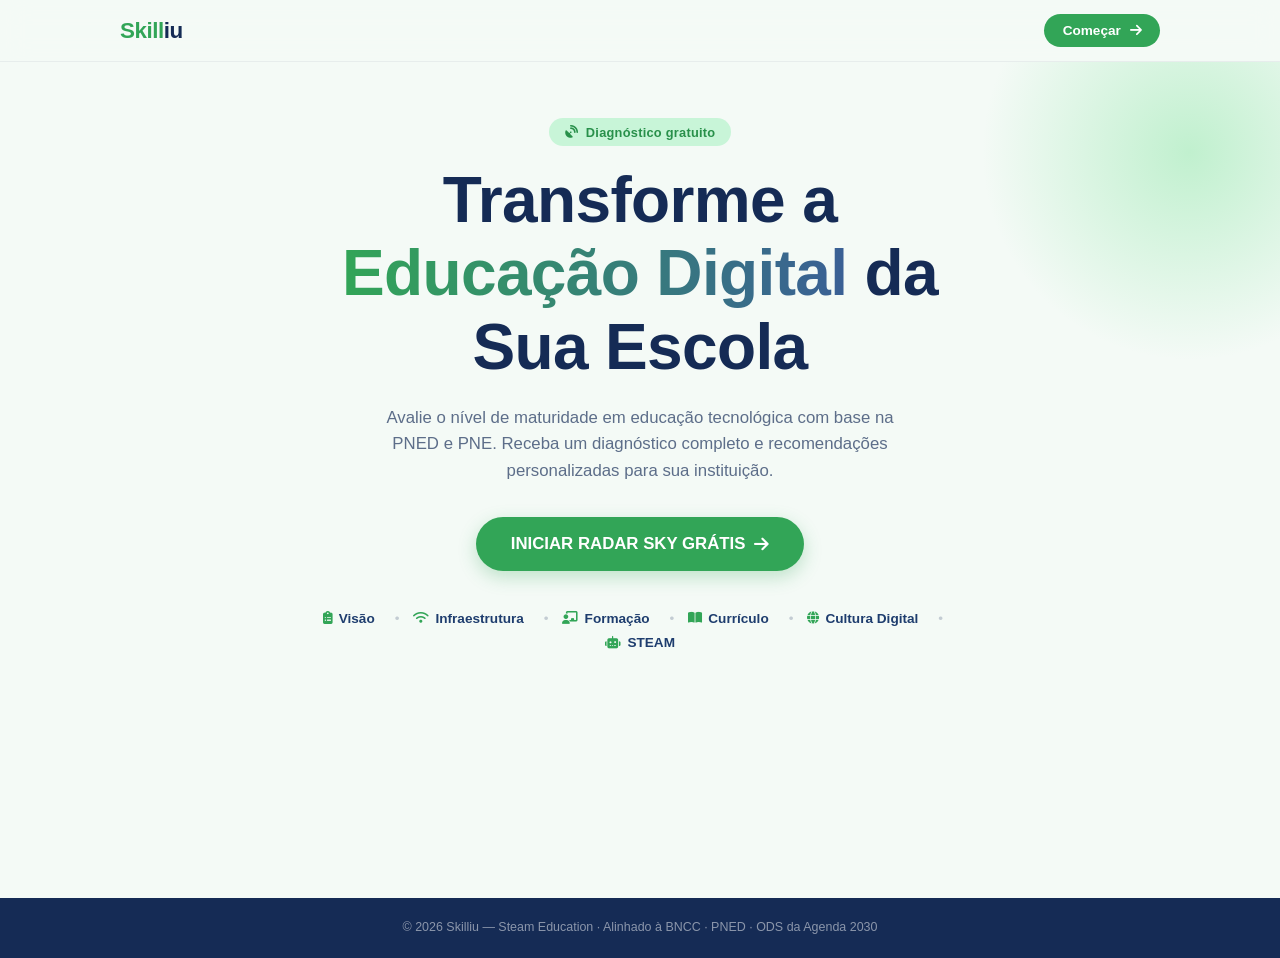
==== index.html @ 1db20bc6 "Add files via upload" ====
<!doctype html>
<html lang="pt-BR">
<head>
  <meta charset="UTF-8" />
  <meta name="viewport" content="width=device-width, initial-scale=1.0, maximum-scale=1" />
  <title>Radar Sky — Skilliu</title>
  <meta name="description" content="Diagnóstico de maturidade digital para escolas — Skilliu Steam Education" />

  <link
    rel="stylesheet"
    href="https://cdnjs.cloudflare.com/ajax/libs/font-awesome/6.5.1/css/all.min.css"
  />
  <link rel="stylesheet" href="style.css" />
</head>
<body>

  <header class="nav">
    <div class="nav-inner">
      <button class="logo logo-btn" id="btnLogoHome" type="button">Skill<em>iu</em></button>
      <div class="nav-actions">
        <button class="btn btn-pill btn-sm" id="btnAbrirCadastroNav">
          Começar <i class="fa-solid fa-arrow-right"></i>
        </button>
        <button class="btn btn-outline btn-sm nav-hidden" id="btnCancelarNav" type="button">
          Cancelar
        </button>
        <button class="btn-icon nav-hidden" id="btnHomeNav" type="button" aria-label="Voltar ao início do diagnóstico" title="Voltar ao início do diagnóstico">
          <i class="fa-solid fa-house"></i>
        </button>
      </div>
    </div>
  </header>

  <main>

    <!-- ===================== HERO ===================== -->
    <section class="screen active" id="screen-hero">
      <div class="hero-glow"></div>
      <div class="container hero-content">
        <span class="eyebrow reveal"><i class="fa-solid fa-satellite-dish"></i> Diagnóstico gratuito</span>
        <h1 class="reveal">Transforme a <em>Educação Digital</em> da Sua Escola</h1>
        <p class="lead reveal">
          Avalie o nível de maturidade em educação tecnológica com base na PNED e PNE.
          Receba um diagnóstico completo e recomendações personalizadas para sua instituição.
        </p>
        <button class="btn btn-pill btn-lg reveal" id="btnIniciarHero">
          INICIAR RADAR SKY GRÁTIS <i class="fa-solid fa-arrow-right"></i>
        </button>

        <div class="hero-axes reveal">
          <span><i class="fa-solid fa-clipboard-list"></i> Visão</span>
          <span><i class="fa-solid fa-wifi"></i> Infraestrutura</span>
          <span><i class="fa-solid fa-chalkboard-user"></i> Formação</span>
          <span><i class="fa-solid fa-book-open"></i> Currículo</span>
          <span><i class="fa-solid fa-globe"></i> Cultura Digital</span>
          <span><i class="fa-solid fa-robot"></i> STEAM</span>
        </div>
      </div>
    </section>

    <!-- ============= INTRO PÓS-CADASTRO ============= -->
    <section class="screen" id="screen-radar-intro">
      <div class="hero-glow"></div>
      <div class="container radar-intro-content">
        <span class="eyebrow"><i class="fa-solid fa-circle-check"></i> Cadastro confirmado</span>
        <h2>Tudo pronto, <span id="nomeUsuarioIntro">educador(a)</span>!</h2>
        <p class="lead">
          Você vai responder 12 perguntas divididas em 6 eixos. Leva cerca de 10 a 15 minutos.
          Ao final, você verá seu diagnóstico completo com gráfico em teia de aranha e recomendações.
        </p>
        <button class="btn btn-pill btn-lg" id="btnIniciarQuiz">
          Iniciar Diagnóstico <i class="fa-solid fa-play"></i>
        </button>
      </div>
    </section>

    <!-- ===================== QUESTIONÁRIO ===================== -->
    <section class="screen" id="screen-quiz">
      <div class="container quiz-content">
        <div class="quiz-header">
          <div>
            <p class="quiz-step-label">Eixo <span id="dimAtualNum">1</span> de 6</p>
            <h2 id="dimTitulo">—</h2>
          </div>
          <div class="quiz-progress-info">
            <span id="progressoTexto">0 de 12 respondidas</span>
          </div>
        </div>

        <div class="progress-track">
          <div class="progress-fill" id="progressFill"></div>
        </div>

        <div class="card questions-card" id="questionsContainer"></div>

        <div class="quiz-nav">
          <button class="btn btn-outline" id="btnAnterior">
            <i class="fa-solid fa-arrow-left"></i> Anterior
          </button>
          <button class="btn btn-pill" id="btnProximo" disabled>
            Próximo <i class="fa-solid fa-arrow-right"></i>
          </button>
        </div>
      </div>
    </section>

    <!-- ===================== RESULTADOS ===================== -->
    <section class="screen" id="screen-results">
      <div class="container results-content">
        <div class="results-header">
          <span class="eyebrow"><i class="fa-solid fa-chart-simple"></i> Diagnóstico concluído</span>
          <h2>Perfil de Maturidade Digital</h2>
          <p class="lead" id="resultsSchoolName">—</p>
        </div>

        <div class="card score-card">
          <div class="score-main">
            <div class="score-number-wrap">
              <span class="score-number" id="scoreGeral">0%</span>
              <span class="score-level" id="scoreNivel">—</span>
            </div>
            <div class="score-bar-wrap">
              <div class="progress-track lg">
                <div class="progress-fill" id="scoreBarFill"></div>
              </div>
              <p class="score-desc" id="scoreDescricao"></p>
            </div>
          </div>
        </div>

        <div class="results-grid">
          <div class="card radar-card">
            <h3>Perfil em Teia de Aranha</h3>
            <div id="radarChartWrap"></div>
          </div>

          <div class="card dims-card">
            <h3>Resumo das Dimensões</h3>
            <div id="dimensionsSummary"></div>
          </div>
        </div>

        <div class="results-actions">
          <button class="btn btn-outline" id="btnReiniciar">
            <i class="fa-solid fa-rotate-left"></i> Nova avaliação
          </button>
          <button class="btn btn-pill" id="btnConsultoria">
            <i class="fa-brands fa-whatsapp"></i> Pedir Consultoria
          </button>
        </div>
      </div>
    </section>

  </main>

  <!-- ===================== MODAL DE CADASTRO ===================== -->
  <div class="modal-overlay" id="modalOverlay">
    <div class="modal-card">
      <button class="modal-close" id="modalClose" aria-label="Fechar">
        <i class="fa-solid fa-xmark"></i>
      </button>

      <div class="modal-head">
        <span class="eyebrow"><i class="fa-solid fa-satellite-dish"></i> Radar Sky</span>
        <h3>Antes de começar, conta pra gente:</h3>
        <p>Seus dados são usados só para enviar o diagnóstico e, se você quiser, um contato de nossa equipe.</p>
      </div>

      <form id="formCadastro" novalidate>
        <div class="field">
          <label for="inputNome">Nome completo</label>
          <input type="text" id="inputNome" name="nome" placeholder="Seu nome" autocomplete="name" />
          <span class="field-error" id="erroNome"></span>
        </div>

        <div class="field">
          <label for="inputEmail">E-mail</label>
          <input type="email" id="inputEmail" name="email" placeholder="voce@escola.com.br" autocomplete="email" />
          <span class="field-error" id="erroEmail"></span>
        </div>

        <div class="field">
          <label for="inputProfissao">Profissão</label>
          <select id="inputProfissao" name="profissao">
            <option value="" disabled selected>Selecione uma opção</option>
            <option value="Professor(a)">Professor(a)</option>
            <option value="Coordenador(a)">Coordenador(a)</option>
            <option value="Diretor(a)">Diretor(a)</option>
            <option value="Gestor Municipal">Gestor Municipal</option>
            <option value="Outro">Outro</option>
          </select>
          <span class="field-error" id="erroProfissao"></span>
        </div>

        <div class="field">
          <label for="inputWhatsapp">WhatsApp</label>
          <input type="tel" id="inputWhatsapp" name="whatsapp" placeholder="(00) 00000-0000" inputmode="numeric" />
          <span class="field-error" id="erroWhatsapp"></span>
        </div>

        <label class="checkbox-field">
          <input type="checkbox" id="inputPrivacidade" name="privacidade" />
          <span>Li e aceito a <a href="#" target="_blank" rel="noopener">Política de Privacidade</a> da Skilliu.</span>
        </label>
        <span class="field-error" id="erroPrivacidade"></span>

        <button type="submit" class="btn btn-pill btn-block">
          Confirmar e continuar <i class="fa-solid fa-arrow-right"></i>
        </button>
      </form>
    </div>
  </div>

  <footer class="site-footer">
    <div class="container">
      <p>© 2026 Skilliu — Steam Education · Alinhado à BNCC · PNED · ODS da Agenda 2030</p>
    </div>
  </footer>

  <script src="script.js"></script>
</body>
</html>
---- style.css ----
/* =========================================================
   RADAR SKY — SKILLIU
   Identidade visual: verde #32a557 / azul-marinho #152b55
   Fonte: Garet (hospedada localmente)
   ========================================================= */

@font-face {
  font-family: "Garet";
  src:
    url("fonts/Garet-Book.woff2") format("woff2"),
    url("fonts/Garet-Book.otf") format("opentype");
  font-weight: 400;
  font-style: normal;
  font-display: swap;
}

@font-face {
  font-family: "Garet";
  src:
    url("fonts/Garet-Heavy.woff2") format("woff2"),
    url("fonts/Garet-Heavy.otf") format("opentype");
  font-weight: 700 900;
  font-style: normal;
  font-display: swap;
}

:root {
  --g1: #32a557;
  --g2: #28904a;
  --g3: #8de6a7;
  --g4: #c8f5d8;
  --b1: #152b55;
  --b2: #1e3d6e;
  --b3: #3a5f95;
  --off: #f4faf6;
  --white: #ffffff;

  --amber: #d99a3a;
  --amber-bg: #fbf1de;
  --rust: #c65b3c;
  --rust-bg: #fbe8e1;

  --radius-card: 22px;
  --radius-pill: 100px;
  --shadow-soft: 0 10px 30px rgba(21, 43, 85, 0.08);
  --shadow-card: 0 4px 18px rgba(21, 43, 85, 0.06);

  --font-display: "Garet", sans-serif;
  --font-body: "Garet", sans-serif;
}

* {
  box-sizing: border-box;
}

html {
  scroll-behavior: smooth;
}

body {
  margin: 0;
  font-family: var(--font-body);
  background: var(--off);
  color: var(--b1);
  -webkit-font-smoothing: antialiased;
}

img {
  max-width: 100%;
  display: block;
}

.container {
  width: 100%;
  max-width: 1080px;
  margin: 0 auto;
  padding: 0 1.25rem;
}

h1, h2, h3, h4 {
  font-family: var(--font-display);
  font-weight: 800;
  color: var(--b1);
  line-height: 1.15;
  margin: 0 0 0.6rem;
}

em {
  font-style: normal;
  background: linear-gradient(90deg, var(--g1), var(--b3));
  -webkit-background-clip: text;
  background-clip: text;
  color: transparent;
}

p {
  margin: 0 0 1rem;
  line-height: 1.6;
}

a {
  color: var(--g2);
}

/* ---------------- Reveal on load ---------------- */
.reveal {
  opacity: 0;
  transform: translateY(14px);
  animation: revealIn 0.6s ease forwards;
}
.reveal:nth-child(1) { animation-delay: 0.05s; }
.reveal:nth-child(2) { animation-delay: 0.15s; }
.reveal:nth-child(3) { animation-delay: 0.25s; }
.reveal:nth-child(4) { animation-delay: 0.35s; }

@keyframes revealIn {
  to {
    opacity: 1;
    transform: translateY(0);
  }
}

/* ---------------- Eyebrow ---------------- */
.eyebrow {
  display: inline-flex;
  align-items: center;
  gap: 0.5rem;
  padding: 0.4rem 1rem;
  border-radius: var(--radius-pill);
  background: var(--g4);
  color: var(--g2);
  font-weight: 800;
  font-size: 0.8rem;
  letter-spacing: 0.02em;
  margin-bottom: 1.1rem;
}

/* ---------------- Buttons ---------------- */
.btn {
  font-family: var(--font-body);
  font-weight: 800;
  font-size: 0.98rem;
  border: none;
  cursor: pointer;
  display: inline-flex;
  align-items: center;
  justify-content: center;
  gap: 0.55rem;
  padding: 0.85rem 1.7rem;
  border-radius: var(--radius-pill);
  background: var(--g1);
  color: var(--white);
  transition: transform 0.15s ease, box-shadow 0.15s ease, background 0.15s ease, opacity 0.15s ease;
  box-shadow: 0 6px 18px rgba(50, 165, 87, 0.28);
}
.btn:hover {
  background: var(--g2);
  transform: translateY(-2px);
  box-shadow: 0 10px 22px rgba(50, 165, 87, 0.34);
}
.btn:disabled {
  opacity: 0.45;
  cursor: not-allowed;
  transform: none;
  box-shadow: none;
}
.btn-pill { border-radius: var(--radius-pill); }
.btn-lg { padding: 1.05rem 2.2rem; font-size: 1.05rem; }
.btn-sm { padding: 0.55rem 1.15rem; font-size: 0.85rem; box-shadow: none; }
.btn-block { width: 100%; margin-top: 0.4rem; }

.btn-outline {
  background: transparent;
  color: var(--b1);
  border: 2px solid rgba(21, 43, 85, 0.15);
  box-shadow: none;
}
.btn-outline:hover {
  background: rgba(21, 43, 85, 0.05);
  color: var(--b1);
  box-shadow: none;
  transform: translateY(-2px);
}

/* ---------------- Nav ---------------- */
.nav {
  position: sticky;
  top: 0;
  z-index: 40;
  backdrop-filter: blur(14px);
  -webkit-backdrop-filter: blur(14px);
  background: rgba(244, 250, 246, 0.75);
  border-bottom: 1px solid rgba(21, 43, 85, 0.06);
}
.nav-inner {
  max-width: 1080px;
  margin: 0 auto;
  padding: 0.9rem 1.25rem;
  display: flex;
  align-items: center;
  justify-content: space-between;
  gap: 1rem;
}
.logo {
  font-family: var(--font-display);
  font-weight: 900;
  font-size: 1.4rem;
  letter-spacing: -0.02em;
  color: var(--g1);
}
.logo-btn {
  border: none;
  background: none;
  padding: 0;
  cursor: pointer;
}
.logo em {
  background: none;
  -webkit-text-fill-color: initial;
  color: var(--b1);
}
.nav-actions {
  display: flex;
  align-items: center;
  gap: 0.6rem;
}
.nav-hidden {
  display: none !important;
}
.btn-icon {
  width: 40px;
  height: 40px;
  border-radius: 50%;
  border: 2px solid rgba(21, 43, 85, 0.12);
  background: var(--white);
  color: var(--b1);
  cursor: pointer;
  display: flex;
  align-items: center;
  justify-content: center;
  font-size: 1rem;
  transition: background 0.15s ease, border-color 0.15s ease;
}
.btn-icon:hover {
  background: var(--g4);
  border-color: var(--g3);
  color: var(--g2);
}

/* ---------------- Screens ---------------- */
.screen {
  display: none;
  min-height: calc(100vh - 64px);
  padding: 3.5rem 0 4rem;
  position: relative;
  overflow: hidden;
}
.screen.active {
  display: block;
}

.hero-glow {
  position: absolute;
  top: -120px;
  right: -120px;
  width: 420px;
  height: 420px;
  border-radius: 50%;
  background: radial-gradient(circle, var(--g3) 0%, transparent 70%);
  opacity: 0.5;
  pointer-events: none;
}

/* ---------------- Hero ---------------- */
.hero-content {
  max-width: 720px;
  text-align: center;
  margin: 0 auto;
}
.hero-content h1 {
  font-size: clamp(2.5rem, 6.5vw, 4rem);
  letter-spacing: -0.01em;
  margin-bottom: 1.25rem;
}
.hero-content .lead {
  font-size: 1.05rem;
  color: rgba(21, 43, 85, 0.68);
  max-width: 540px;
  margin: 0 auto 2rem;
}
.hero-axes {
  display: flex;
  flex-wrap: wrap;
  justify-content: center;
  align-items: center;
  row-gap: 0.6rem;
  margin-top: 2.5rem;
}
.hero-axes span {
  display: inline-flex;
  align-items: center;
  gap: 0.4rem;
  font-weight: 700;
  font-size: 0.85rem;
  color: var(--b2);
}
.hero-axes span:not(:last-child)::after {
  content: "•";
  margin: 0 0.85rem;
  color: rgba(21, 43, 85, 0.22);
  font-weight: 400;
}
.hero-axes i {
  color: var(--g1);
  font-size: 0.78rem;
}

/* ---------------- Radar intro ---------------- */
.radar-intro-content {
  max-width: 640px;
  text-align: center;
  margin: 0 auto;
}
.radar-intro-content h2 {
  font-size: clamp(1.7rem, 4vw, 2.4rem);
}
.radar-intro-content .lead {
  color: rgba(21, 43, 85, 0.72);
  margin-bottom: 2.2rem;
}
#nomeUsuarioIntro {
  color: var(--g2);
}

/* ---------------- Cards ---------------- */
.card {
  background: var(--white);
  border-radius: var(--radius-card);
  border: 1px solid rgba(21, 43, 85, 0.06);
  box-shadow: var(--shadow-card);
  padding: 1.75rem;
}

/* ---------------- Quiz ---------------- */
.quiz-content {
  max-width: 860px;
}
@media (min-width: 1280px) {
  .quiz-content {
    max-width: 960px;
  }
}
.quiz-header {
  display: flex;
  align-items: flex-end;
  justify-content: space-between;
  gap: 1rem;
  margin-bottom: 1rem;
  flex-wrap: wrap;
}
.quiz-step-label {
  margin: 0 0 0.25rem;
  font-weight: 800;
  color: var(--g2);
  font-size: 0.85rem;
  text-transform: uppercase;
  letter-spacing: 0.04em;
}
.quiz-header h2 {
  font-size: clamp(1.35rem, 3vw, 1.7rem);
  margin: 0;
}
.quiz-progress-info {
  font-weight: 700;
  color: var(--b3);
  font-size: 0.88rem;
  white-space: nowrap;
}

.progress-track {
  height: 8px;
  background: var(--g4);
  border-radius: var(--radius-pill);
  overflow: hidden;
  margin-bottom: 2rem;
}
.progress-track.lg {
  height: 10px;
  margin-bottom: 0.6rem;
}
.progress-fill {
  height: 100%;
  width: 0%;
  background: linear-gradient(90deg, var(--g1), var(--b3));
  border-radius: var(--radius-pill);
  transition: width 0.4s ease;
}

.questions-card {
  display: flex;
  flex-direction: column;
  gap: 2.2rem;
}
@media (min-width: 1024px) {
  .questions-card {
    padding: 2.5rem 3rem;
  }
}

.question-block {
  display: flex;
  flex-direction: column;
  gap: 1rem;
}
.question-text {
  display: flex;
  gap: 0.75rem;
  align-items: flex-start;
}
.question-number {
  flex-shrink: 0;
  width: 28px;
  height: 28px;
  border-radius: 50%;
  background: var(--g4);
  color: var(--g2);
  font-weight: 800;
  font-size: 0.85rem;
  display: flex;
  align-items: center;
  justify-content: center;
}
.question-text p {
  margin: 0;
  font-weight: 700;
  font-size: 1.02rem;
  color: var(--b1);
  line-height: 1.5;
}

.scale-options {
  display: grid;
  grid-template-columns: repeat(5, 1fr);
  gap: 1.1rem 0.8rem;
}
.scale-option {
  position: relative;
  display: flex;
  align-items: flex-start;
  gap: 0.5rem;
  text-align: left;
  cursor: pointer;
}
.scale-option input {
  position: absolute;
  opacity: 0;
  pointer-events: none;
}
.radio-circle {
  flex-shrink: 0;
  width: 18px;
  height: 18px;
  margin-top: 0.15rem;
  border-radius: 50%;
  border: 2px solid rgba(21, 43, 85, 0.3);
  position: relative;
  transition: border-color 0.15s ease;
  background: var(--white);
}
.radio-circle::after {
  content: '';
  position: absolute;
  inset: 3px;
  border-radius: 50%;
  background: var(--g1);
  transform: scale(0);
  transition: transform 0.15s ease;
}
.scale-option:hover .radio-circle {
  border-color: var(--g1);
}
.scale-option.selected .radio-circle {
  border-color: var(--g1);
}
.scale-option.selected .radio-circle::after {
  transform: scale(1);
}
.scale-option-text {
  display: flex;
  flex-direction: column;
  gap: 0.15rem;
}
.scale-option .opt-label {
  display: block;
  font-weight: 800;
  font-size: 0.82rem;
  color: var(--b1);
  transition: color 0.15s ease;
}
.scale-option .opt-desc {
  display: block;
  font-size: 0.72rem;
  color: rgba(21, 43, 85, 0.5);
  line-height: 1.3;
}
.scale-option.selected .opt-label {
  color: var(--g1);
}

.quiz-nav {
  display: flex;
  justify-content: space-between;
  margin-top: 2rem;
  gap: 1rem;
}

/* ---------------- Results ---------------- */
.results-content {
  max-width: 980px;
}
.results-header {
  text-align: center;
  margin-bottom: 1.75rem;
}
.results-header h2 {
  font-size: clamp(1.6rem, 4vw, 2.2rem);
}
.results-header .lead {
  color: rgba(21, 43, 85, 0.65);
  font-weight: 700;
  margin: 0;
}

.score-card {
  margin-bottom: 1.5rem;
  background: linear-gradient(135deg, var(--g4) 0%, var(--white) 60%);
  border-color: rgba(50, 165, 87, 0.2);
}
.score-main {
  display: grid;
  grid-template-columns: auto 1fr;
  gap: 2.5rem;
  align-items: center;
}
.score-number-wrap {
  display: flex;
  flex-direction: column;
  align-items: flex-start;
  gap: 0.35rem;
}
.score-number {
  font-family: var(--font-display);
  font-weight: 900;
  font-size: clamp(2.6rem, 7vw, 3.6rem);
  background: linear-gradient(90deg, var(--g1), var(--b3));
  -webkit-background-clip: text;
  background-clip: text;
  color: transparent;
  line-height: 1;
}
.score-level {
  font-weight: 800;
  font-size: 1rem;
  color: var(--b2);
}
.score-desc {
  margin: 0;
  color: rgba(21, 43, 85, 0.65);
  font-size: 0.92rem;
}

.results-grid {
  display: grid;
  grid-template-columns: 1.1fr 1fr;
  gap: 1.5rem;
  margin-bottom: 1.5rem;
  align-items: start;
}
.results-grid h3 {
  font-size: 1.15rem;
  margin-bottom: 1.2rem;
}

#radarChartWrap {
  display: flex;
  justify-content: center;
}
#radarChartWrap svg {
  width: 100%;
  height: auto;
  max-width: 420px;
  overflow: visible;
}

.dim-row {
  display: flex;
  flex-direction: column;
  gap: 0.4rem;
  padding: 0.85rem 0;
  border-bottom: 1px solid rgba(21, 43, 85, 0.06);
}
.dim-row:last-child {
  border-bottom: none;
  padding-bottom: 0;
}
.dim-row-top {
  display: flex;
  align-items: center;
  justify-content: space-between;
  gap: 0.75rem;
}
.dim-row-left {
  display: flex;
  align-items: center;
  gap: 0.7rem;
}
.dim-icon {
  font-size: 1.3rem;
}
.dim-name {
  font-weight: 800;
  font-size: 0.92rem;
  color: var(--b1);
}
.dim-score {
  font-size: 0.78rem;
  color: rgba(21, 43, 85, 0.55);
  font-weight: 700;
}
.dim-badge {
  font-size: 0.72rem;
  font-weight: 800;
  padding: 0.3rem 0.7rem;
  border-radius: var(--radius-pill);
  white-space: nowrap;
}
.dim-badge.high { background: var(--g4); color: var(--g2); }
.dim-badge.medium { background: #e2eaf6; color: var(--b3); }
.dim-badge.developing { background: var(--amber-bg); color: var(--amber); }
.dim-badge.low { background: var(--rust-bg); color: var(--rust); }

.dim-bar-track {
  height: 6px;
  background: rgba(21, 43, 85, 0.08);
  border-radius: var(--radius-pill);
  overflow: hidden;
}
.dim-bar-fill {
  height: 100%;
  border-radius: var(--radius-pill);
  background: linear-gradient(90deg, var(--g1), var(--b3));
}

.results-actions {
  display: flex;
  justify-content: center;
  gap: 1rem;
  flex-wrap: wrap;
  margin-top: 2rem;
}

/* ---------------- Modal ---------------- */
.modal-overlay {
  position: fixed;
  inset: 0;
  background: rgba(21, 43, 85, 0.45);
  backdrop-filter: blur(4px);
  display: none;
  align-items: center;
  justify-content: center;
  padding: 1.25rem;
  z-index: 100;
}
.modal-overlay.open {
  display: flex;
  animation: fadeIn 0.2s ease;
}
@keyframes fadeIn {
  from { opacity: 0; }
  to { opacity: 1; }
}
.modal-card {
  position: relative;
  background: var(--white);
  border-radius: 24px;
  padding: 2rem;
  max-width: 440px;
  width: 100%;
  max-height: 90vh;
  overflow-y: auto;
  box-shadow: 0 24px 60px rgba(21, 43, 85, 0.25);
  animation: modalIn 0.25s ease;
}
@keyframes modalIn {
  from { opacity: 0; transform: translateY(16px) scale(0.98); }
  to { opacity: 1; transform: translateY(0) scale(1); }
}
.modal-close {
  position: absolute;
  top: 1rem;
  right: 1rem;
  width: 34px;
  height: 34px;
  border-radius: 50%;
  border: none;
  background: var(--off);
  color: var(--b1);
  cursor: pointer;
  display: flex;
  align-items: center;
  justify-content: center;
  font-size: 0.95rem;
  transition: background 0.15s ease;
}
.modal-close:hover {
  background: var(--g4);
}
.modal-head h3 {
  font-size: 1.3rem;
  margin-bottom: 0.4rem;
}
.modal-head p {
  font-size: 0.88rem;
  color: rgba(21, 43, 85, 0.6);
  margin-bottom: 1.4rem;
}

.field {
  margin-bottom: 1.1rem;
  display: flex;
  flex-direction: column;
  gap: 0.35rem;
}
.field label {
  font-weight: 800;
  font-size: 0.85rem;
  color: var(--b1);
}
.field input,
.field select {
  font-family: var(--font-body);
  font-size: 0.95rem;
  padding: 0.75rem 0.9rem;
  border-radius: 12px;
  border: 2px solid rgba(21, 43, 85, 0.12);
  background: var(--off);
  color: var(--b1);
  transition: border-color 0.15s ease, background 0.15s ease;
}
.field input:focus,
.field select:focus {
  outline: none;
  border-color: var(--g1);
  background: var(--white);
}
.field input.invalid,
.field select.invalid {
  border-color: var(--rust);
  background: var(--rust-bg);
}
.field-error {
  display: none;
  font-size: 0.78rem;
  color: var(--rust);
  font-weight: 700;
}
.field-error.show {
  display: block;
}

.checkbox-field {
  display: flex;
  align-items: flex-start;
  gap: 0.6rem;
  cursor: pointer;
  margin-bottom: 0.3rem;
}
.checkbox-field input {
  margin-top: 0.2rem;
  width: 18px;
  height: 18px;
  accent-color: var(--g1);
  flex-shrink: 0;
}
.checkbox-field span {
  font-size: 0.85rem;
  color: rgba(21, 43, 85, 0.75);
  line-height: 1.45;
}

/* ---------------- Footer ---------------- */
.site-footer {
  background: var(--b1);
  padding: 1.25rem 0;
  text-align: center;
}
.site-footer p {
  margin: 0;
  color: rgba(255, 255, 255, 0.5);
  font-size: 0.78rem;
}

/* =========================================================
   RESPONSIVO
   ========================================================= */
@media (max-width: 900px) {
  .results-grid {
    grid-template-columns: 1fr;
  }
}

@media (max-width: 720px) {
  .score-main {
    grid-template-columns: 1fr;
    gap: 1.25rem;
  }
  .scale-options {
    grid-template-columns: repeat(2, 1fr);
    gap: 1.1rem 1rem;
  }
}

@media (max-width: 480px) {
  .container {
    padding: 0 1rem;
  }
  .screen {
    padding: 2.25rem 0 3rem;
  }
  .modal-card {
    padding: 1.5rem;
  }
  .hero-axes {
    flex-direction: column;
    gap: 0.6rem;
  }
  .hero-axes span:not(:last-child)::after {
    content: none;
  }
  .scale-options {
    grid-template-columns: 1fr;
    gap: 1.1rem;
  }
  .quiz-nav {
    flex-direction: column-reverse;
  }
  .quiz-nav .btn {
    width: 100%;
  }
  .results-actions {
    flex-direction: column;
  }
  .results-actions .btn {
    width: 100%;
  }
}
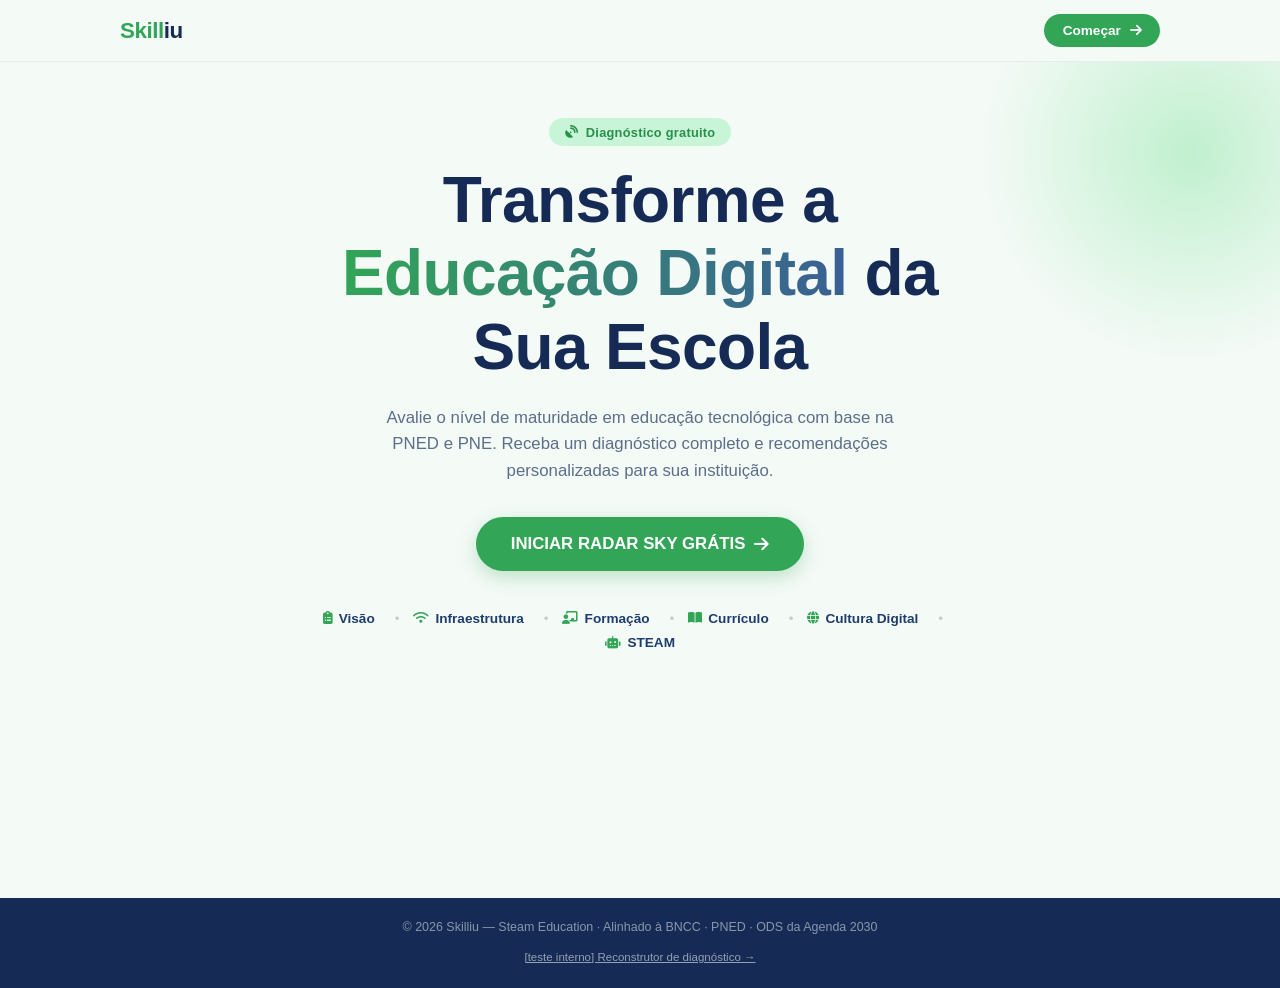
==== commit 4d3e24b8: "Add files via upload" ====
--- a/index.html
+++ b/index.html
@@ -58,6 +58,20 @@
       </div>
     </section>
 
+    <!-- ============= AGUARDANDO CONFIRMAÇÃO POR E-MAIL ============= -->
+    <section class="screen" id="screen-aguarde-email">
+      <div class="hero-glow"></div>
+      <div class="container radar-intro-content">
+        <span class="eyebrow"><i class="fa-solid fa-envelope"></i> Quase lá</span>
+        <h2>Confira seu e-mail, <span id="nomeUsuarioEmail">educador(a)</span>!</h2>
+        <p class="lead">
+          Enviamos um link de confirmação para <strong id="emailUsuarioEmail">—</strong>.
+          Clique nele para continuar de onde parou e começar o seu diagnóstico Radar Sky.
+        </p>
+        <p class="hint-text">Não recebeu? Verifique a caixa de spam ou promoções.</p>
+      </div>
+    </section>
+
     <!-- ============= INTRO PÓS-CADASTRO ============= -->
     <section class="screen" id="screen-radar-intro">
       <div class="hero-glow"></div>
@@ -174,6 +188,12 @@
         </div>
 
         <div class="field">
+          <label for="inputInstituicao">Instituição / Escola</label>
+          <input type="text" id="inputInstituicao" name="instituicao" placeholder="Nome da sua escola" autocomplete="organization" />
+          <span class="field-error" id="erroInstituicao"></span>
+        </div>
+
+        <div class="field">
           <label for="inputEmail">E-mail</label>
           <input type="email" id="inputEmail" name="email" placeholder="voce@escola.com.br" autocomplete="email" />
           <span class="field-error" id="erroEmail"></span>
@@ -214,6 +234,13 @@
   <footer class="site-footer">
     <div class="container">
       <p>© 2026 Skilliu — Steam Education · Alinhado à BNCC · PNED · ODS da Agenda 2030</p>
+      <!-- TEMPORÁRIO — remover este link antes de publicar o site oficial.
+           O reconstrutor deve ficar acessível só por link direto (reconstrutor.html). -->
+      <p style="margin-top:0.6rem;">
+        <a href="reconstrutor.html" style="color:rgba(255,255,255,.55);font-size:0.72rem;">
+          [teste interno] Reconstrutor de diagnóstico →
+        </a>
+      </p>
     </div>
   </footer>
 
--- a/style.css
+++ b/style.css
@@ -328,8 +328,17 @@
   color: rgba(21, 43, 85, 0.72);
   margin-bottom: 2.2rem;
 }
-#nomeUsuarioIntro {
+#nomeUsuarioIntro,
+#nomeUsuarioEmail {
   color: var(--g2);
+}
+#emailUsuarioEmail {
+  color: var(--b1);
+}
+.hint-text {
+  font-size: 0.82rem;
+  color: rgba(21, 43, 85, 0.5);
+  margin-top: 1.5rem;
 }
 
 /* ---------------- Cards ---------------- */
@@ -854,3 +863,238 @@
     width: 100%;
   }
 }
+
+/* =========================================================
+   RECONSTRUTOR DE DIAGNÓSTICO (ferramenta interna)
+   ========================================================= */
+
+.internal-badge {
+  display: inline-flex;
+  align-items: center;
+  gap: 0.4rem;
+  font-size: 0.78rem;
+  font-weight: 700;
+  color: var(--b3);
+  background: rgba(21, 43, 85, 0.06);
+  padding: 0.4rem 0.85rem;
+  border-radius: var(--radius-pill);
+}
+
+.recon-content {
+  max-width: 720px;
+}
+.recon-title {
+  font-size: clamp(1.7rem, 4vw, 2.3rem);
+}
+
+.recon-format-card {
+  margin: 1.75rem 0;
+  background: var(--off);
+}
+.recon-format-title {
+  font-weight: 800;
+  margin: 0 0 0.5rem;
+  color: var(--b1);
+}
+.recon-format-cols {
+  font-family: monospace;
+  font-size: 0.85rem;
+  color: var(--b2);
+  background: var(--white);
+  padding: 0.75rem 1rem;
+  border-radius: 10px;
+  overflow-x: auto;
+  white-space: nowrap;
+  margin: 0 0 0.6rem;
+}
+.recon-format-note {
+  font-size: 0.82rem;
+  color: rgba(21, 43, 85, 0.6);
+  margin: 0;
+}
+
+.recon-textarea {
+  width: 100%;
+  min-height: 140px;
+  font-family: monospace;
+  font-size: 0.85rem;
+  padding: 1rem;
+  border-radius: 14px;
+  border: 2px solid rgba(21, 43, 85, 0.12);
+  background: var(--white);
+  color: var(--b1);
+  resize: vertical;
+}
+.recon-textarea:focus {
+  outline: none;
+  border-color: var(--g1);
+}
+
+.recon-actions {
+  display: flex;
+  gap: 1rem;
+  margin-top: 1.25rem;
+  flex-wrap: wrap;
+}
+
+.recon-results-content {
+  max-width: 1040px;
+}
+.recon-results-header {
+  display: flex;
+  align-items: flex-end;
+  justify-content: space-between;
+  gap: 1rem;
+  flex-wrap: wrap;
+  margin-bottom: 1.5rem;
+}
+.recon-results-header h2 {
+  font-size: clamp(1.4rem, 3.5vw, 1.9rem);
+  margin: 0.3rem 0 0;
+}
+
+.recon-tabs {
+  display: flex;
+  gap: 0.5rem;
+  flex-wrap: wrap;
+  margin-bottom: 1.75rem;
+  border-bottom: 2px solid rgba(21, 43, 85, 0.08);
+  padding-bottom: 0;
+}
+.recon-tab {
+  display: inline-flex;
+  align-items: center;
+  gap: 0.5rem;
+  font-family: var(--font-body);
+  font-weight: 800;
+  font-size: 0.88rem;
+  color: rgba(21, 43, 85, 0.5);
+  background: none;
+  border: none;
+  border-bottom: 3px solid transparent;
+  padding: 0.7rem 0.4rem;
+  cursor: pointer;
+  transition: color 0.15s ease, border-color 0.15s ease;
+}
+.recon-tab:hover {
+  color: var(--b1);
+}
+.recon-tab.active {
+  color: var(--g1);
+  border-bottom-color: var(--g1);
+}
+
+.recon-panel {
+  display: none;
+}
+.recon-panel.active {
+  display: block;
+}
+
+.recon-user-card {
+  display: flex;
+  flex-direction: column;
+  gap: 1rem;
+  max-width: 520px;
+}
+.recon-user-row {
+  display: flex;
+  justify-content: space-between;
+  align-items: center;
+  gap: 1rem;
+  padding-bottom: 0.85rem;
+  border-bottom: 1px solid rgba(21, 43, 85, 0.06);
+}
+.recon-user-row:last-child {
+  border-bottom: none;
+  padding-bottom: 0;
+}
+.recon-user-row span {
+  font-size: 0.85rem;
+  color: rgba(21, 43, 85, 0.55);
+  font-weight: 700;
+}
+.recon-user-row strong {
+  color: var(--b1);
+  font-size: 0.95rem;
+  text-align: right;
+}
+
+.recon-table {
+  width: 100%;
+  border-collapse: collapse;
+  font-size: 0.86rem;
+}
+.recon-table th {
+  text-align: left;
+  font-size: 0.75rem;
+  text-transform: uppercase;
+  letter-spacing: 0.03em;
+  color: rgba(21, 43, 85, 0.5);
+  padding: 0.6rem 0.8rem;
+  border-bottom: 2px solid rgba(21, 43, 85, 0.08);
+}
+.recon-table td {
+  padding: 0.85rem 0.8rem;
+  border-bottom: 1px solid rgba(21, 43, 85, 0.06);
+  vertical-align: top;
+  color: var(--b1);
+}
+.recon-table-muted {
+  color: rgba(21, 43, 85, 0.5);
+  font-size: 0.78rem;
+}
+
+.recon-solution-card {
+  margin-bottom: 1.25rem;
+}
+.recon-solution-header {
+  display: flex;
+  align-items: center;
+  gap: 0.85rem;
+  margin-bottom: 0.9rem;
+}
+.recon-solution-header h3 {
+  font-size: 1.1rem;
+  margin: 0 0 0.35rem;
+}
+.recon-solution-title {
+  font-weight: 800;
+  color: var(--g2);
+  margin: 0 0 0.4rem;
+}
+.recon-solution-desc {
+  color: rgba(21, 43, 85, 0.7);
+  font-size: 0.92rem;
+}
+.recon-solution-label {
+  font-weight: 800;
+  font-size: 0.85rem;
+  margin: 1rem 0 0.5rem;
+  color: var(--b1);
+}
+.recon-solution-list {
+  margin: 0 0 1rem;
+  padding-left: 1.2rem;
+  color: var(--b1);
+  font-size: 0.9rem;
+  line-height: 1.6;
+}
+.recon-solution-timeline {
+  display: flex;
+  align-items: center;
+  gap: 0.5rem;
+  font-size: 0.82rem;
+  color: rgba(21, 43, 85, 0.6);
+  margin: 0;
+}
+
+@media (max-width: 720px) {
+  .recon-table {
+    font-size: 0.78rem;
+  }
+  .recon-table th:nth-child(1),
+  .recon-table td:nth-child(1) {
+    display: none;
+  }
+}
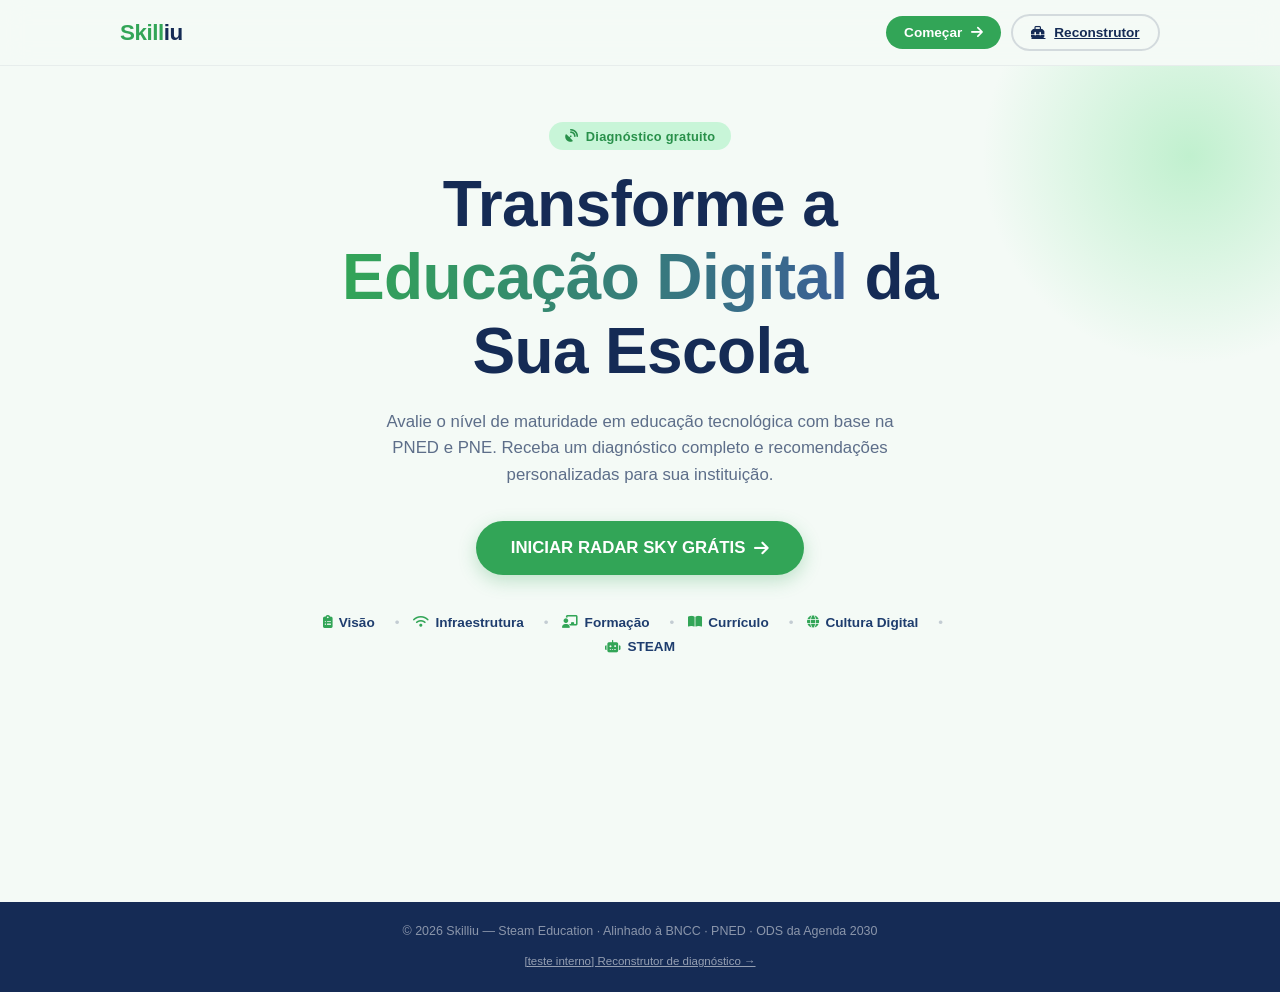
==== commit 942b3d29: "Add files via upload" ====
--- a/index.html
+++ b/index.html
@@ -27,6 +27,10 @@
         <button class="btn-icon nav-hidden" id="btnHomeNav" type="button" aria-label="Voltar ao início do diagnóstico" title="Voltar ao início do diagnóstico">
           <i class="fa-solid fa-house"></i>
         </button>
+        <!-- TEMPORÁRIO: remover antes de integrar com o site oficial (acesso só por link direto depois) -->
+        <a class="btn btn-outline btn-sm" href="reconstrutor.html" title="Ferramenta interna — reconstrói o diagnóstico a partir da planilha">
+          <i class="fa-solid fa-toolbox"></i> Reconstrutor
+        </a>
       </div>
     </div>
   </header>
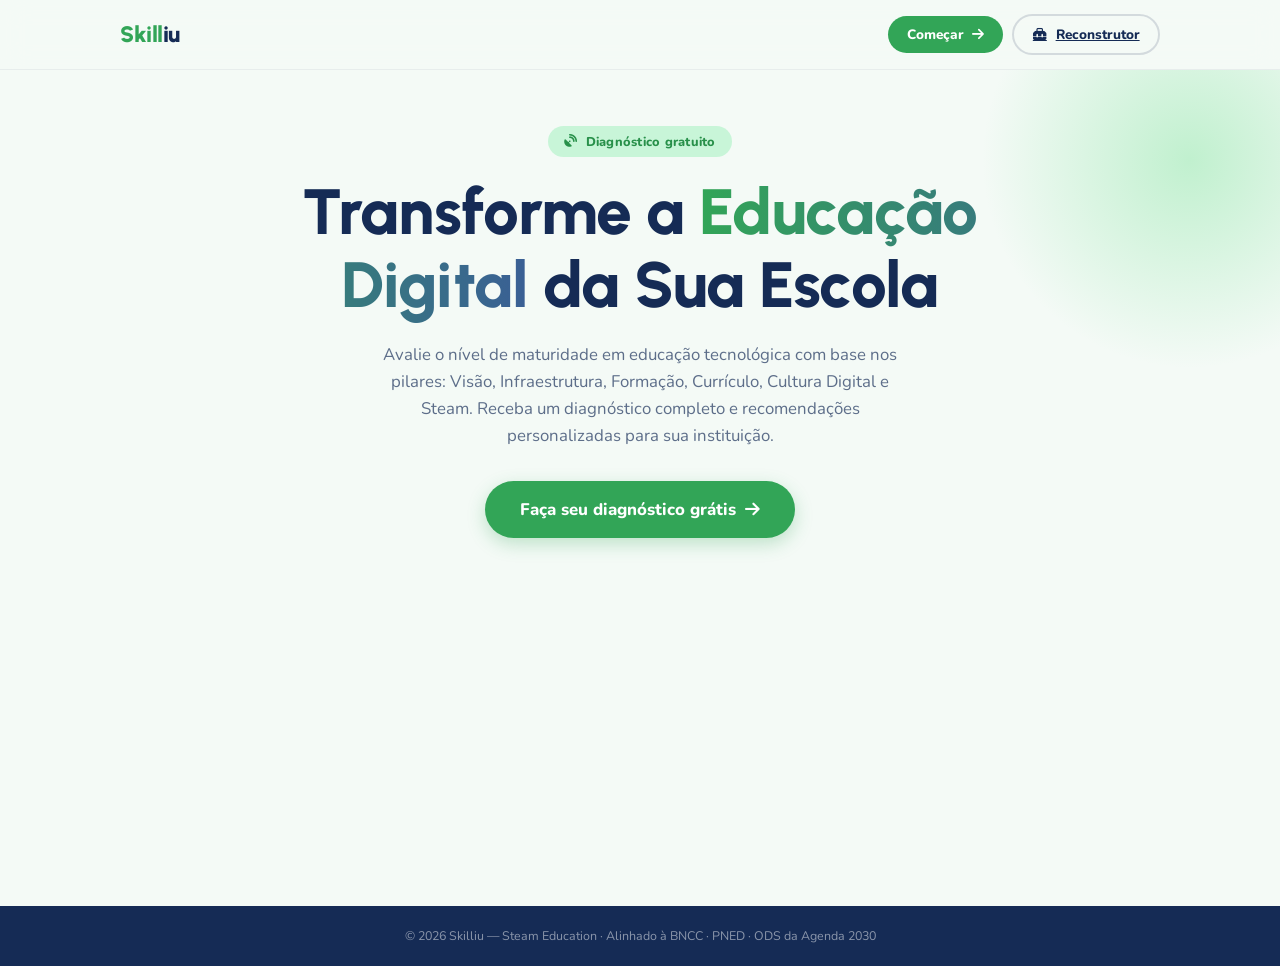
==== commit d5422ea2: "Add files via upload" ====
--- a/index.html
+++ b/index.html
@@ -6,6 +6,12 @@
   <title>Radar Sky — Skilliu</title>
   <meta name="description" content="Diagnóstico de maturidade digital para escolas — Skilliu Steam Education" />
 
+  <link rel="preconnect" href="https://fonts.googleapis.com" />
+  <link rel="preconnect" href="https://fonts.gstatic.com" crossorigin />
+  <link
+    href="https://fonts.googleapis.com/css2?family=Nunito:wght@400;600;700;800;900&family=Urbanist:wght@400;600;700;800;900&display=swap"
+    rel="stylesheet"
+  />
   <link
     rel="stylesheet"
     href="https://cdnjs.cloudflare.com/ajax/libs/font-awesome/6.5.1/css/all.min.css"
@@ -29,7 +35,7 @@
         </button>
         <!-- TEMPORÁRIO: remover antes de integrar com o site oficial (acesso só por link direto depois) -->
         <a class="btn btn-outline btn-sm" href="reconstrutor.html" title="Ferramenta interna — reconstrói o diagnóstico a partir da planilha">
-          <i class="fa-solid fa-toolbox"></i> Reconstrutor
+          <i class="fa-solid fa-toolbox"></i> <span class="btn-text-label">Reconstrutor</span>
         </a>
       </div>
     </div>
@@ -44,21 +50,13 @@
         <span class="eyebrow reveal"><i class="fa-solid fa-satellite-dish"></i> Diagnóstico gratuito</span>
         <h1 class="reveal">Transforme a <em>Educação Digital</em> da Sua Escola</h1>
         <p class="lead reveal">
-          Avalie o nível de maturidade em educação tecnológica com base na PNED e PNE.
-          Receba um diagnóstico completo e recomendações personalizadas para sua instituição.
+          Avalie o nível de maturidade em educação tecnológica com base nos pilares: Visão, Infraestrutura,
+          Formação, Currículo, Cultura Digital e Steam. Receba um diagnóstico completo e recomendações
+          personalizadas para sua instituição.
         </p>
         <button class="btn btn-pill btn-lg reveal" id="btnIniciarHero">
-          INICIAR RADAR SKY GRÁTIS <i class="fa-solid fa-arrow-right"></i>
-        </button>
-
-        <div class="hero-axes reveal">
-          <span><i class="fa-solid fa-clipboard-list"></i> Visão</span>
-          <span><i class="fa-solid fa-wifi"></i> Infraestrutura</span>
-          <span><i class="fa-solid fa-chalkboard-user"></i> Formação</span>
-          <span><i class="fa-solid fa-book-open"></i> Currículo</span>
-          <span><i class="fa-solid fa-globe"></i> Cultura Digital</span>
-          <span><i class="fa-solid fa-robot"></i> STEAM</span>
-        </div>
+          Faça seu diagnóstico grátis <i class="fa-solid fa-arrow-right"></i>
+        </button>
       </div>
     </section>
 
@@ -127,7 +125,7 @@
       <div class="container results-content">
         <div class="results-header">
           <span class="eyebrow"><i class="fa-solid fa-chart-simple"></i> Diagnóstico concluído</span>
-          <h2>Perfil de Maturidade Digital</h2>
+          <h2>RADAR SKY</h2>
           <p class="lead" id="resultsSchoolName">—</p>
         </div>
 
@@ -148,12 +146,12 @@
 
         <div class="results-grid">
           <div class="card radar-card">
-            <h3>Perfil em Teia de Aranha</h3>
+            <h3>Perfil de maturidade digital</h3>
             <div id="radarChartWrap"></div>
           </div>
 
           <div class="card dims-card">
-            <h3>Resumo das Dimensões</h3>
+            <h3 class="dims-title-bar">Resumo das Dimensões</h3>
             <div id="dimensionsSummary"></div>
           </div>
         </div>
@@ -238,13 +236,6 @@
   <footer class="site-footer">
     <div class="container">
       <p>© 2026 Skilliu — Steam Education · Alinhado à BNCC · PNED · ODS da Agenda 2030</p>
-      <!-- TEMPORÁRIO — remover este link antes de publicar o site oficial.
-           O reconstrutor deve ficar acessível só por link direto (reconstrutor.html). -->
-      <p style="margin-top:0.6rem;">
-        <a href="reconstrutor.html" style="color:rgba(255,255,255,.55);font-size:0.72rem;">
-          [teste interno] Reconstrutor de diagnóstico →
-        </a>
-      </p>
     </div>
   </footer>
 
--- a/style.css
+++ b/style.css
@@ -1,28 +1,8 @@
 /* =========================================================
    RADAR SKY — SKILLIU
    Identidade visual: verde #32a557 / azul-marinho #152b55
-   Fonte: Garet (hospedada localmente)
+   Fonte: Urbanist (títulos) + Nunito (corpo) — mesma do site oficial
    ========================================================= */
-
-@font-face {
-  font-family: "Garet";
-  src:
-    url("fonts/Garet-Book.woff2") format("woff2"),
-    url("fonts/Garet-Book.otf") format("opentype");
-  font-weight: 400;
-  font-style: normal;
-  font-display: swap;
-}
-
-@font-face {
-  font-family: "Garet";
-  src:
-    url("fonts/Garet-Heavy.woff2") format("woff2"),
-    url("fonts/Garet-Heavy.otf") format("opentype");
-  font-weight: 700 900;
-  font-style: normal;
-  font-display: swap;
-}
 
 :root {
   --g1: #32a557;
@@ -45,8 +25,8 @@
   --shadow-soft: 0 10px 30px rgba(21, 43, 85, 0.08);
   --shadow-card: 0 4px 18px rgba(21, 43, 85, 0.06);
 
-  --font-display: "Garet", sans-serif;
-  --font-body: "Garet", sans-serif;
+  --font-display: "Urbanist", sans-serif;
+  --font-body: "Nunito", sans-serif;
 }
 
 * {
@@ -199,6 +179,8 @@
   display: flex;
   align-items: center;
   justify-content: space-between;
+  flex-wrap: wrap;
+  row-gap: 0.5rem;
   gap: 1rem;
 }
 .logo {
@@ -589,6 +571,13 @@
   font-size: 1.15rem;
   margin-bottom: 1.2rem;
 }
+.dims-title-bar {
+  display: inline-block;
+  background: rgba(50, 165, 87, 0.1);
+  padding: 0.4rem 0.9rem;
+  border-radius: 8px;
+  margin-left: -0.9rem;
+}
 
 #radarChartWrap {
   display: flex;
@@ -616,7 +605,8 @@
   display: flex;
   align-items: center;
   justify-content: space-between;
-  gap: 0.75rem;
+  flex-wrap: wrap;
+  gap: 0.5rem 0.75rem;
 }
 .dim-row-left {
   display: flex;
@@ -624,7 +614,16 @@
   gap: 0.7rem;
 }
 .dim-icon {
-  font-size: 1.3rem;
+  flex-shrink: 0;
+  width: 36px;
+  height: 36px;
+  border-radius: 10px;
+  background: var(--g4);
+  color: var(--g2);
+  display: flex;
+  align-items: center;
+  justify-content: center;
+  font-size: 1rem;
 }
 .dim-name {
   font-weight: 800;
@@ -818,6 +817,13 @@
   }
 }
 
+@media (max-width: 1023px) and (min-width: 721px) {
+  .scale-options {
+    grid-template-columns: repeat(3, 1fr);
+    gap: 1.1rem 1rem;
+  }
+}
+
 @media (max-width: 720px) {
   .score-main {
     grid-template-columns: 1fr;
@@ -830,6 +836,9 @@
 }
 
 @media (max-width: 480px) {
+  .btn-text-label {
+    display: none;
+  }
   .container {
     padding: 0 1rem;
   }
@@ -863,238 +872,3 @@
     width: 100%;
   }
 }
-
-/* =========================================================
-   RECONSTRUTOR DE DIAGNÓSTICO (ferramenta interna)
-   ========================================================= */
-
-.internal-badge {
-  display: inline-flex;
-  align-items: center;
-  gap: 0.4rem;
-  font-size: 0.78rem;
-  font-weight: 700;
-  color: var(--b3);
-  background: rgba(21, 43, 85, 0.06);
-  padding: 0.4rem 0.85rem;
-  border-radius: var(--radius-pill);
-}
-
-.recon-content {
-  max-width: 720px;
-}
-.recon-title {
-  font-size: clamp(1.7rem, 4vw, 2.3rem);
-}
-
-.recon-format-card {
-  margin: 1.75rem 0;
-  background: var(--off);
-}
-.recon-format-title {
-  font-weight: 800;
-  margin: 0 0 0.5rem;
-  color: var(--b1);
-}
-.recon-format-cols {
-  font-family: monospace;
-  font-size: 0.85rem;
-  color: var(--b2);
-  background: var(--white);
-  padding: 0.75rem 1rem;
-  border-radius: 10px;
-  overflow-x: auto;
-  white-space: nowrap;
-  margin: 0 0 0.6rem;
-}
-.recon-format-note {
-  font-size: 0.82rem;
-  color: rgba(21, 43, 85, 0.6);
-  margin: 0;
-}
-
-.recon-textarea {
-  width: 100%;
-  min-height: 140px;
-  font-family: monospace;
-  font-size: 0.85rem;
-  padding: 1rem;
-  border-radius: 14px;
-  border: 2px solid rgba(21, 43, 85, 0.12);
-  background: var(--white);
-  color: var(--b1);
-  resize: vertical;
-}
-.recon-textarea:focus {
-  outline: none;
-  border-color: var(--g1);
-}
-
-.recon-actions {
-  display: flex;
-  gap: 1rem;
-  margin-top: 1.25rem;
-  flex-wrap: wrap;
-}
-
-.recon-results-content {
-  max-width: 1040px;
-}
-.recon-results-header {
-  display: flex;
-  align-items: flex-end;
-  justify-content: space-between;
-  gap: 1rem;
-  flex-wrap: wrap;
-  margin-bottom: 1.5rem;
-}
-.recon-results-header h2 {
-  font-size: clamp(1.4rem, 3.5vw, 1.9rem);
-  margin: 0.3rem 0 0;
-}
-
-.recon-tabs {
-  display: flex;
-  gap: 0.5rem;
-  flex-wrap: wrap;
-  margin-bottom: 1.75rem;
-  border-bottom: 2px solid rgba(21, 43, 85, 0.08);
-  padding-bottom: 0;
-}
-.recon-tab {
-  display: inline-flex;
-  align-items: center;
-  gap: 0.5rem;
-  font-family: var(--font-body);
-  font-weight: 800;
-  font-size: 0.88rem;
-  color: rgba(21, 43, 85, 0.5);
-  background: none;
-  border: none;
-  border-bottom: 3px solid transparent;
-  padding: 0.7rem 0.4rem;
-  cursor: pointer;
-  transition: color 0.15s ease, border-color 0.15s ease;
-}
-.recon-tab:hover {
-  color: var(--b1);
-}
-.recon-tab.active {
-  color: var(--g1);
-  border-bottom-color: var(--g1);
-}
-
-.recon-panel {
-  display: none;
-}
-.recon-panel.active {
-  display: block;
-}
-
-.recon-user-card {
-  display: flex;
-  flex-direction: column;
-  gap: 1rem;
-  max-width: 520px;
-}
-.recon-user-row {
-  display: flex;
-  justify-content: space-between;
-  align-items: center;
-  gap: 1rem;
-  padding-bottom: 0.85rem;
-  border-bottom: 1px solid rgba(21, 43, 85, 0.06);
-}
-.recon-user-row:last-child {
-  border-bottom: none;
-  padding-bottom: 0;
-}
-.recon-user-row span {
-  font-size: 0.85rem;
-  color: rgba(21, 43, 85, 0.55);
-  font-weight: 700;
-}
-.recon-user-row strong {
-  color: var(--b1);
-  font-size: 0.95rem;
-  text-align: right;
-}
-
-.recon-table {
-  width: 100%;
-  border-collapse: collapse;
-  font-size: 0.86rem;
-}
-.recon-table th {
-  text-align: left;
-  font-size: 0.75rem;
-  text-transform: uppercase;
-  letter-spacing: 0.03em;
-  color: rgba(21, 43, 85, 0.5);
-  padding: 0.6rem 0.8rem;
-  border-bottom: 2px solid rgba(21, 43, 85, 0.08);
-}
-.recon-table td {
-  padding: 0.85rem 0.8rem;
-  border-bottom: 1px solid rgba(21, 43, 85, 0.06);
-  vertical-align: top;
-  color: var(--b1);
-}
-.recon-table-muted {
-  color: rgba(21, 43, 85, 0.5);
-  font-size: 0.78rem;
-}
-
-.recon-solution-card {
-  margin-bottom: 1.25rem;
-}
-.recon-solution-header {
-  display: flex;
-  align-items: center;
-  gap: 0.85rem;
-  margin-bottom: 0.9rem;
-}
-.recon-solution-header h3 {
-  font-size: 1.1rem;
-  margin: 0 0 0.35rem;
-}
-.recon-solution-title {
-  font-weight: 800;
-  color: var(--g2);
-  margin: 0 0 0.4rem;
-}
-.recon-solution-desc {
-  color: rgba(21, 43, 85, 0.7);
-  font-size: 0.92rem;
-}
-.recon-solution-label {
-  font-weight: 800;
-  font-size: 0.85rem;
-  margin: 1rem 0 0.5rem;
-  color: var(--b1);
-}
-.recon-solution-list {
-  margin: 0 0 1rem;
-  padding-left: 1.2rem;
-  color: var(--b1);
-  font-size: 0.9rem;
-  line-height: 1.6;
-}
-.recon-solution-timeline {
-  display: flex;
-  align-items: center;
-  gap: 0.5rem;
-  font-size: 0.82rem;
-  color: rgba(21, 43, 85, 0.6);
-  margin: 0;
-}
-
-@media (max-width: 720px) {
-  .recon-table {
-    font-size: 0.78rem;
-  }
-  .recon-table th:nth-child(1),
-  .recon-table td:nth-child(1) {
-    display: none;
-  }
-}
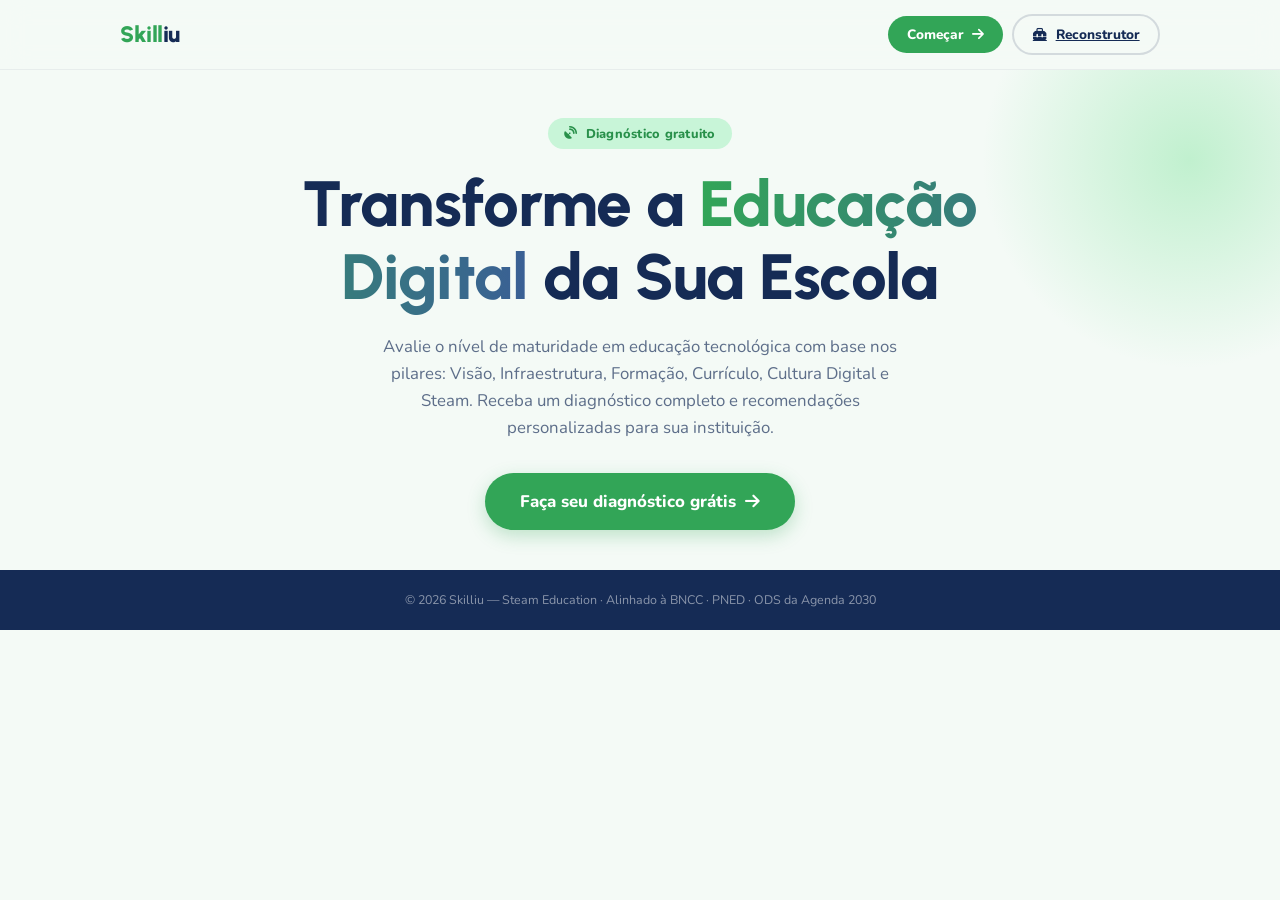
==== commit 7de3cf74: "Add files via upload" ====
--- a/index.html
+++ b/index.html
@@ -80,10 +80,11 @@
       <div class="container radar-intro-content">
         <span class="eyebrow"><i class="fa-solid fa-circle-check"></i> Cadastro confirmado</span>
         <h2>Tudo pronto, <span id="nomeUsuarioIntro">educador(a)</span>!</h2>
-        <p class="lead">
-          Você vai responder 12 perguntas divididas em 6 eixos. Leva cerca de 10 a 15 minutos.
-          Ao final, você verá seu diagnóstico completo com gráfico em teia de aranha e recomendações.
-        </p>
+        <ul class="intro-steps">
+          <li>12 perguntas divididas em 6 eixos.</li>
+          <li>Leva cerca de 10 a 15 minutos.</li>
+          <li>Ao final, você verá seu diagnóstico completo com gráfico em teia de aranha e recomendações.</li>
+        </ul>
         <button class="btn btn-pill btn-lg" id="btnIniciarQuiz">
           Iniciar Diagnóstico <i class="fa-solid fa-play"></i>
         </button>
@@ -222,7 +223,10 @@
 
         <label class="checkbox-field">
           <input type="checkbox" id="inputPrivacidade" name="privacidade" />
-          <span>Li e aceito a <a href="#" target="_blank" rel="noopener">Política de Privacidade</a> da Skilliu.</span>
+          <span>
+            Li e aceito os <a href="#" id="linkAbrirTermos">Termos de Uso</a>
+            e a <a href="#" id="linkAbrirPrivacidade">Política de Privacidade</a> da Skilliu.
+          </span>
         </label>
         <span class="field-error" id="erroPrivacidade"></span>
 
@@ -239,6 +243,76 @@
     </div>
   </footer>
 
+  <!-- ══ MODAL TERMOS DE USO (texto igual ao site oficial) ══ -->
+  <div class="legal-modal-overlay" id="legalModalTermos">
+    <div class="legal-modal-box">
+      <button class="legal-modal-close" id="legalModalTermosClose" aria-label="Fechar">
+        <i class="fa-solid fa-xmark"></i>
+      </button>
+      <div class="legal-modal-content">
+        <span class="legal-tag">Termos</span>
+        <h2 class="legal-title">Termos de Uso — <em>Skilliu</em></h2>
+
+        <p class="legal-text">Estes Termos de Uso regulam o acesso e a utilização do site da Skilliu, incluindo o preenchimento de formulários, o download de materiais educativos gratuitos e a comunicação por e-mail. Ao utilizar este site, você concorda com as condições descritas abaixo.</p>
+
+        <h3 class="legal-subtitulo">Sobre a Skilliu</h3>
+        <p class="legal-text">A Skilliu é um ecossistema de educação STEAM dedicado a apoiar professores e instituições de ensino, oferecendo formação, materiais pedagógicos, produtos físicos e recursos digitais alinhados à BNCC.</p>
+
+        <h3 class="legal-subtitulo">Uso do site e dos materiais</h3>
+        <p class="legal-text">Os materiais disponibilizados (ebooks, conteúdos e recursos gratuitos) destinam-se ao uso pessoal e educacional do usuário. É vedada a reprodução, distribuição comercial ou modificação desses materiais sem autorização prévia da Skilliu.</p>
+
+        <h3 class="legal-subtitulo">Propriedade intelectual</h3>
+        <p class="legal-text">Todo o conteúdo deste site — textos, imagens, identidade visual, mascotes, metodologias e materiais pedagógicos — é de propriedade da Skilliu ou de seus parceiros licenciados, sendo protegido pela legislação de direitos autorais e propriedade intelectual vigente.</p>
+
+        <h3 class="legal-subtitulo">Cadastro e comunicação</h3>
+        <p class="legal-text">Ao preencher o formulário de contato, o usuário concorda em receber comunicações por e-mail relacionadas aos materiais solicitados, novidades, cursos e oportunidades da comunidade Skillers, podendo solicitar o descadastro a qualquer momento.</p>
+
+        <h3 class="legal-subtitulo">Limitação de responsabilidade</h3>
+        <p class="legal-text">A Skilliu se empenha em manter as informações do site atualizadas e corretas, mas não se responsabiliza por eventuais indisponibilidades temporárias, erros técnicos ou uso indevido dos materiais por terceiros.</p>
+
+        <h3 class="legal-subtitulo">Alterações nos termos</h3>
+        <p class="legal-text">Estes Termos de Uso podem ser atualizados periodicamente para refletir melhorias no site ou mudanças legais. A versão mais recente estará sempre disponível nesta página.</p>
+
+        <p class="legal-data-atualizacao">Última atualização: junho de 2026.</p>
+      </div>
+    </div>
+  </div>
+
+  <!-- ══ MODAL POLÍTICA DE PRIVACIDADE (texto igual ao site oficial) ══ -->
+  <div class="legal-modal-overlay" id="legalModalPrivacidade">
+    <div class="legal-modal-box">
+      <button class="legal-modal-close" id="legalModalPrivacidadeClose" aria-label="Fechar">
+        <i class="fa-solid fa-xmark"></i>
+      </button>
+      <div class="legal-modal-content">
+        <span class="legal-tag">LGPD</span>
+        <h2 class="legal-title">Política de Privacidade — <em>Skilliu</em></h2>
+
+        <p class="legal-text">A Skilliu, em conformidade com a Lei Geral de Proteção de Dados (Lei nº 13.709/2018), valoriza a confiança de professores, escolas e instituições que interagem com nossos materiais e canais de contato. Esta política explica de forma clara como tratamos os dados pessoais coletados neste site.</p>
+
+        <h3 class="legal-subtitulo">Quais dados coletamos</h3>
+        <p class="legal-text">Coletamos nome completo, e-mail, instituição de ensino, cargo/perfil profissional, cidade e estado, fornecidos voluntariamente pelo titular através do formulário de contato. A data e hora do envio são registradas automaticamente.</p>
+
+        <h3 class="legal-subtitulo">Finalidade do tratamento</h3>
+        <p class="legal-text">Os dados são utilizados exclusivamente para: enviar os materiais educativos solicitados (ebooks e recursos gratuitos); informar sobre novidades, cursos e a comunidade Skillers; compreender a distribuição geográfica de nossa comunidade; e viabilizar contato comercial ou institucional quando solicitado pelo titular.</p>
+
+        <h3 class="legal-subtitulo">Compartilhamento de dados</h3>
+        <p class="legal-text">A Skilliu não vende, aluga ou compartilha seus dados pessoais com terceiros para fins de marketing externo. Os dados são armazenados em ambiente controlado e utilizados exclusivamente pela equipe Skilliu, podendo ser processados por ferramentas de terceiros (como serviços de e-mail e planilhas) estritamente para viabilizar o tratamento descrito nesta política.</p>
+
+        <h3 class="legal-subtitulo">Direitos do titular</h3>
+        <p class="legal-text">Nos termos da LGPD, você tem direito a confirmar a existência de tratamento, acessar, corrigir, solicitar a portabilidade ou a exclusão dos seus dados pessoais. Para exercer esses direitos, basta enviar uma mensagem para <a href="mailto:contato@skilliu.com.br">contato@skilliu.com.br</a>.</p>
+
+        <h3 class="legal-subtitulo">Retenção de dados</h3>
+        <p class="legal-text">Os dados pessoais são mantidos pelo tempo necessário para cumprir as finalidades descritas nesta política, ou até que o titular solicite sua exclusão, respeitando eventuais obrigações legais de retenção.</p>
+
+        <h3 class="legal-subtitulo">Atualizações desta política</h3>
+        <p class="legal-text">Esta política pode ser atualizada periodicamente para refletir melhorias no site ou mudanças na legislação. A versão mais recente estará sempre disponível nesta página.</p>
+
+        <p class="legal-data-atualizacao">Última atualização: junho de 2026.</p>
+      </div>
+    </div>
+  </div>
+
   <script src="script.js"></script>
 </body>
 </html>
--- a/style.css
+++ b/style.css
@@ -259,6 +259,10 @@
   text-align: center;
   margin: 0 auto;
 }
+#screen-hero {
+  min-height: auto;
+  padding: 3rem 0 2.5rem;
+}
 .hero-content h1 {
   font-size: clamp(2.5rem, 6.5vw, 4rem);
   letter-spacing: -0.01em;
@@ -305,6 +309,33 @@
 }
 .radar-intro-content h2 {
   font-size: clamp(1.7rem, 4vw, 2.4rem);
+}
+.intro-steps {
+  list-style: none;
+  margin: 2.6rem 0 2.2rem;
+  padding: 0;
+  display: flex;
+  flex-direction: column;
+  gap: 0.9rem;
+  text-align: left;
+  max-width: 480px;
+  margin-left: auto;
+  margin-right: auto;
+}
+@media (min-width: 900px) {
+  .intro-steps {
+    margin-top: 3.4rem;
+  }
+}
+.intro-steps li {
+  display: flex;
+  align-items: flex-start;
+  gap: 0.75rem;
+  color: rgba(21, 43, 85, 0.78);
+  font-size: 1rem;
+  line-height: 1.5;
+  padding-left: 0.9rem;
+  border-left: 3px solid var(--g1);
 }
 .radar-intro-content .lead {
   color: rgba(21, 43, 85, 0.72);
@@ -586,7 +617,7 @@
 #radarChartWrap svg {
   width: 100%;
   height: auto;
-  max-width: 420px;
+  max-width: 480px;
   overflow: visible;
 }
 
@@ -603,15 +634,16 @@
 }
 .dim-row-top {
   display: flex;
-  align-items: center;
+  align-items: flex-start;
   justify-content: space-between;
-  flex-wrap: wrap;
-  gap: 0.5rem 0.75rem;
+  gap: 0.75rem;
 }
 .dim-row-left {
   display: flex;
   align-items: center;
   gap: 0.7rem;
+  min-width: 0;
+  flex: 1 1 auto;
 }
 .dim-icon {
   flex-shrink: 0;
@@ -636,11 +668,13 @@
   font-weight: 700;
 }
 .dim-badge {
+  flex-shrink: 0;
   font-size: 0.72rem;
   font-weight: 800;
   padding: 0.3rem 0.7rem;
   border-radius: var(--radius-pill);
   white-space: nowrap;
+  margin-top: 0.05rem;
 }
 .dim-badge.high { background: var(--g4); color: var(--g2); }
 .dim-badge.medium { background: #e2eaf6; color: var(--b3); }
@@ -872,3 +906,125 @@
     width: 100%;
   }
 }
+
+/* =========================================================
+   MODAL DE TERMOS DE USO / POLÍTICA DE PRIVACIDADE
+   (mesmo padrão visual do site oficial)
+   ========================================================= */
+.legal-modal-overlay {
+  position: fixed;
+  inset: 0;
+  z-index: 110;
+  background: rgba(21, 43, 85, 0.55);
+  backdrop-filter: blur(6px);
+  display: none;
+  align-items: center;
+  justify-content: center;
+  padding: 2rem;
+  opacity: 0;
+  transition: opacity 0.3s ease;
+}
+.legal-modal-overlay.open {
+  display: flex;
+  opacity: 1;
+}
+.legal-modal-box {
+  background: #fff;
+  border-radius: 24px;
+  max-width: 640px;
+  width: 100%;
+  max-height: 85vh;
+  overflow-y: auto;
+  position: relative;
+  box-shadow: 0 24px 80px rgba(21, 43, 85, 0.3);
+  transform: translateY(16px) scale(0.98);
+  transition: transform 0.3s ease;
+}
+.legal-modal-overlay.open .legal-modal-box {
+  transform: translateY(0) scale(1);
+}
+.legal-modal-content {
+  padding: 2.5rem;
+}
+.legal-modal-close {
+  position: absolute;
+  top: 1.2rem;
+  right: 1.2rem;
+  width: 36px;
+  height: 36px;
+  border-radius: 50%;
+  background: rgba(21, 43, 85, 0.06);
+  border: none;
+  color: var(--b1);
+  display: flex;
+  align-items: center;
+  justify-content: center;
+  cursor: pointer;
+  transition: background 0.2s, transform 0.2s;
+  z-index: 2;
+}
+.legal-modal-close:hover {
+  background: rgba(21, 43, 85, 0.12);
+  transform: rotate(90deg);
+}
+.legal-tag {
+  display: inline-flex;
+  align-items: center;
+  gap: 0.45rem;
+  font-size: 0.7rem;
+  font-weight: 700;
+  letter-spacing: 0.14em;
+  text-transform: uppercase;
+  color: var(--g2);
+  background: rgba(50, 165, 87, 0.08);
+  border: 1px solid rgba(50, 165, 87, 0.18);
+  padding: 0.3rem 0.9rem;
+  border-radius: 100px;
+  margin-bottom: 1rem;
+}
+.legal-title {
+  font-family: var(--font-display);
+  font-size: 1.6rem;
+  font-weight: 900;
+  line-height: 1.1;
+  margin-bottom: 1.2rem;
+  color: var(--b1);
+}
+.legal-title em {
+  font-style: normal;
+  background: linear-gradient(135deg, var(--g1), #5dcf7a);
+  -webkit-background-clip: text;
+  -webkit-text-fill-color: transparent;
+  background-clip: text;
+}
+.legal-text {
+  font-size: 0.98rem;
+  color: rgba(21, 43, 85, 0.65);
+  line-height: 1.85;
+  margin-bottom: 0.8rem;
+}
+.legal-subtitulo {
+  font-family: var(--font-display);
+  font-size: 1.02rem;
+  font-weight: 800;
+  color: var(--b1);
+  margin: 1.4rem 0 0.5rem;
+}
+.legal-data-atualizacao {
+  font-size: 0.8rem;
+  color: rgba(21, 43, 85, 0.45);
+  margin-top: 1.5rem;
+  font-style: italic;
+}
+@media (max-width: 600px) {
+  .legal-modal-overlay {
+    padding: 1rem;
+  }
+  .legal-modal-content {
+    padding: 1.8rem 1.4rem;
+  }
+  .legal-modal-close {
+    top: 0.9rem;
+    right: 0.9rem;
+  }
+}
